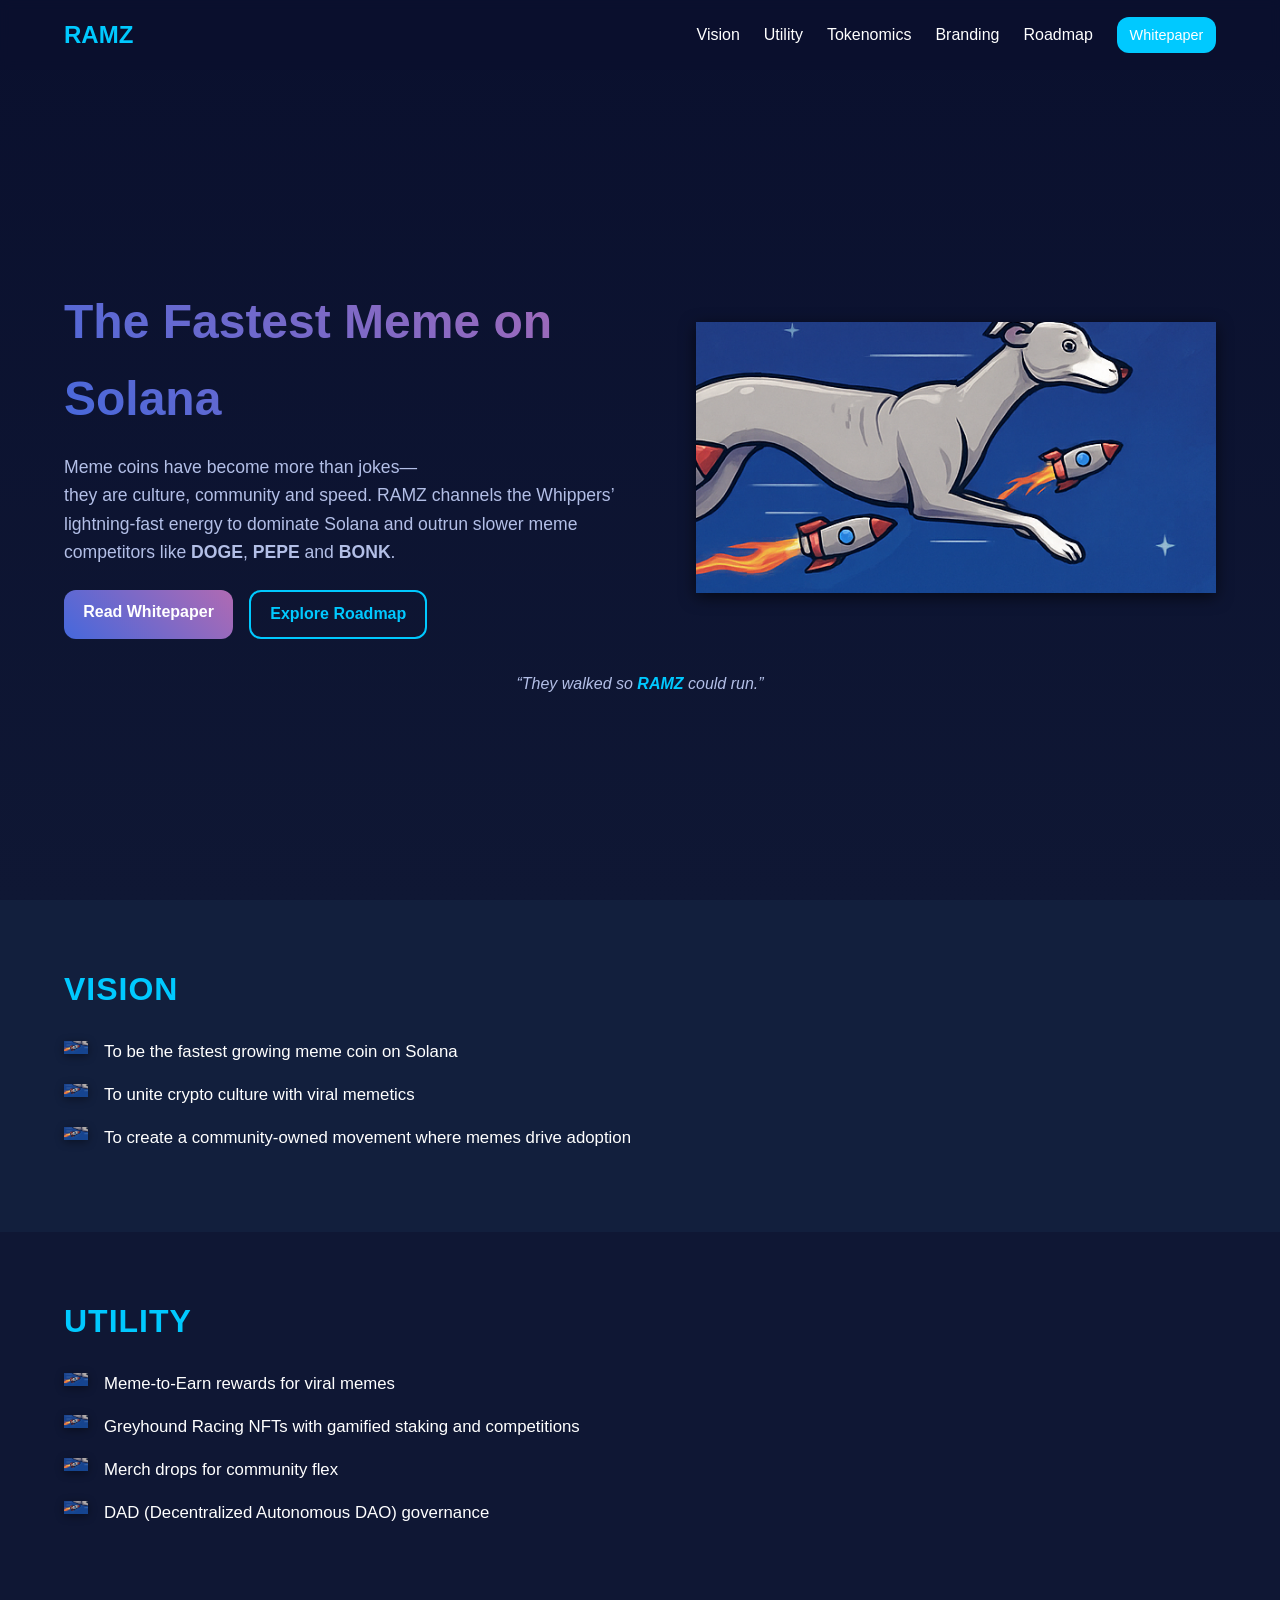
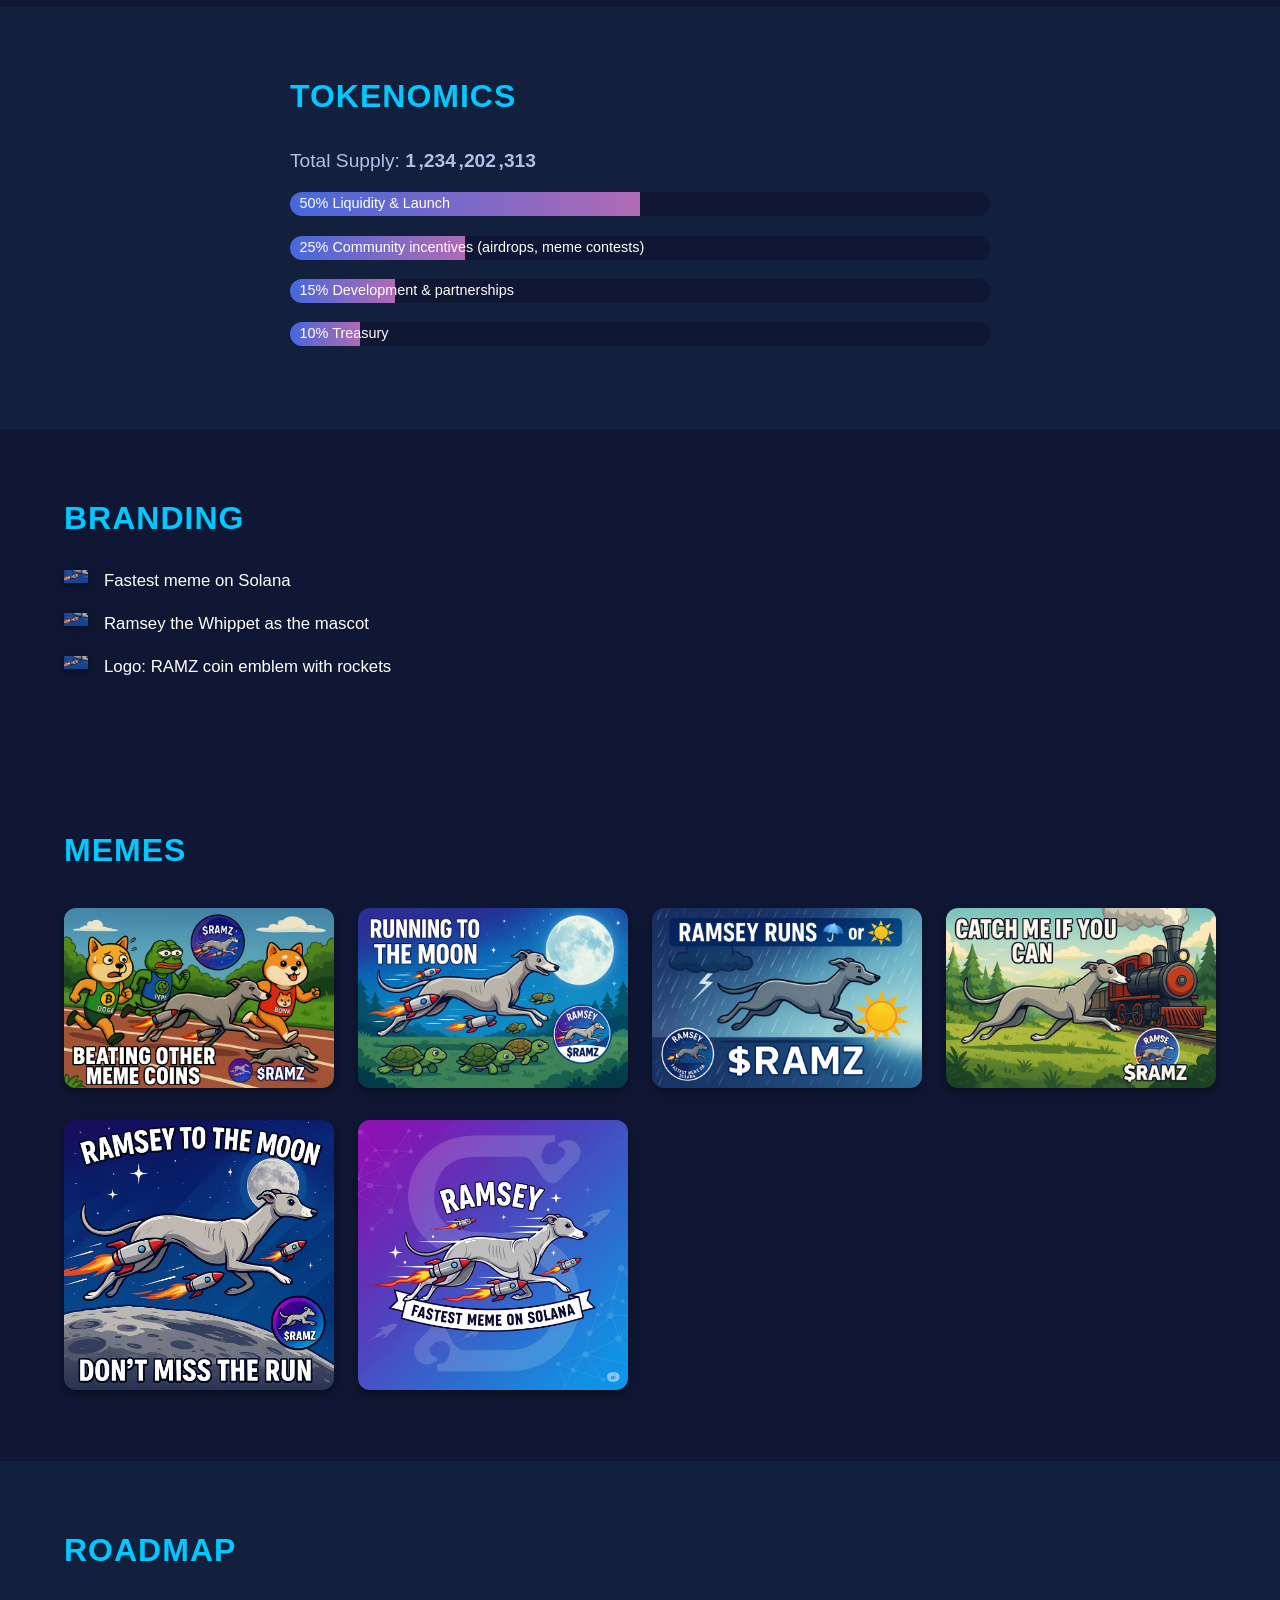
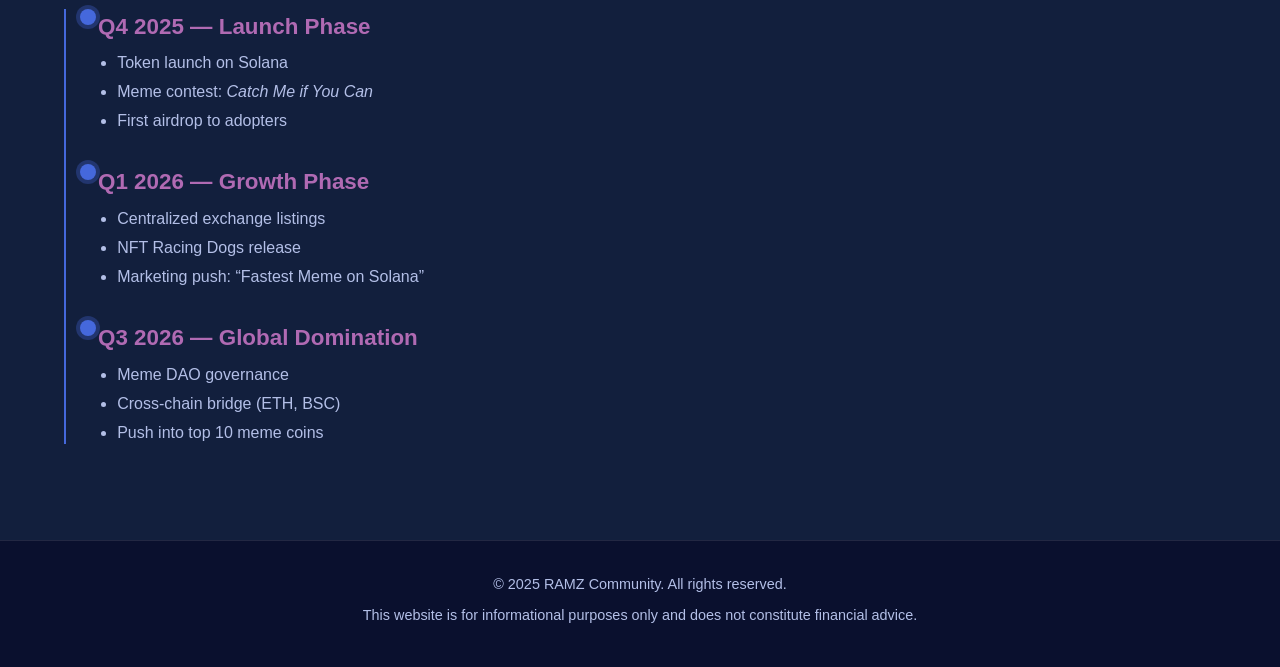
==== index.html @ 90b9d834 "Add files via upload" ====
<!DOCTYPE html>
<html lang="en">
  <head>
    <meta charset="UTF-8" />
    <meta http-equiv="X-UA-Compatible" content="IE=edge" />
    <meta name="viewport" content="width=device-width, initial-scale=1.0" />
    <title>RAMZ – The Fastest Meme on Solana</title>
    <link rel="stylesheet" href="css/style.css" />
  </head>
  <body>
    <!-- Navigation -->
    <header class="navbar">
      <div class="container nav-container">
        <a href="#hero" class="logo">RAMZ</a>
        <nav>
          <ul class="nav-links">
            <li><a href="#vision">Vision</a></li>
            <li><a href="#utility">Utility</a></li>
            <li><a href="#tokenomics">Tokenomics</a></li>
            <li><a href="#branding">Branding</a></li>
            <li><a href="#roadmap">Roadmap</a></li>
            <li><a href="RAMZ_Whitepaper.pdf" target="_blank" class="btn btn-secondary">Whitepaper</a></li>
          </ul>
          <button class="mobile-menu-toggle" aria-label="Open navigation">
            <span></span><span></span><span></span>
          </button>
        </nav>
      </div>
    </header>

    <!-- Hero Section -->
    <section id="hero" class="hero">
      <div class="container hero-content">
        <div class="hero-text">
          <h1>The Fastest Meme on Solana</h1>
          <p class="subtitle">
            Meme coins have become more than jokes—<br />they are culture, community and
            speed. RAMZ channels the Whippers’ lightning‑fast energy to dominate
            Solana and outrun slower meme competitors like <strong>DOGE</strong>,
            <strong>PEPE</strong> and <strong>BONK</strong>.
          </p>
          <div class="cta-buttons">
            <a href="RAMZ_Whitepaper.pdf" target="_blank" class="btn btn-primary">Read Whitepaper</a>
            <a href="#roadmap" class="btn btn-outline">Explore Roadmap</a>
          </div>
        </div>
        <div class="hero-image">
          <img src="assets/hero_dog_clean.png" alt="Greyhound riding rockets" />
        </div>
      </div>
      <p class="tagline">“They walked so <span>RAMZ</span> could run.”</p>
    </section>

    <!-- Vision Section -->
    <section id="vision" class="section light">
      <div class="container">
        <h2>Vision</h2>
        <ul class="rocket-list">
          <li>To be the fastest growing meme coin on Solana</li>
          <li>To unite crypto culture with viral memetics</li>
          <li>To create a community‑owned movement where memes drive adoption</li>
        </ul>
      </div>
    </section>

    <!-- Utility Section -->
    <section id="utility" class="section dark">
      <div class="container">
        <h2>Utility</h2>
        <ul class="rocket-list">
          <li>Meme‑to‑Earn rewards for viral memes</li>
          <li>Greyhound Racing NFTs with gamified staking and competitions</li>
          <li>Merch drops for community flex</li>
          <li>DAD (Decentralized Autonomous DAO) governance</li>
        </ul>
      </div>
    </section>

    <!-- Tokenomics Section -->
    <section id="tokenomics" class="section light">
      <div class="container tokenomics-container">
        <h2>Tokenomics</h2>
        <p class="supply">Total Supply: <strong>1 ,234 ,202 ,313</strong></p>
        <div class="token-bar">
          <div class="fill" style="--percent: 50"></div>
          <span class="label">50% Liquidity &amp; Launch</span>
        </div>
        <div class="token-bar">
          <div class="fill" style="--percent: 25"></div>
          <span class="label">25% Community incentives (airdrops, meme contests)</span>
        </div>
        <div class="token-bar">
          <div class="fill" style="--percent: 15"></div>
          <span class="label">15% Development &amp; partnerships</span>
        </div>
        <div class="token-bar">
          <div class="fill" style="--percent: 10"></div>
          <span class="label">10% Treasury</span>
        </div>
      </div>
    </section>

    <!-- Branding Section -->
    <section id="branding" class="section dark">
      <div class="container">
        <h2>Branding</h2>
        <ul class="rocket-list">
          <li>Fastest meme on Solana</li>
          <li>Ramsey the Whippet as the mascot</li>
          <li>Logo: RAMZ coin emblem with rockets</li>
        </ul>
      </div>
    </section>

    <!-- Memes Gallery Section -->
    <section id="memes" class="section dark">
      <div class="container">
        <h2>Memes</h2>
        <div class="memes-grid">
          <div class="meme">
            <img src="assets/ramz_wins.png" alt="Greyhound beating other meme coins" />
          </div>
          <div class="meme">
            <img src="assets/running_to_moon.png" alt="Greyhound running past turtles to the moon" />
          </div>
          <div class="meme">
            <img src="assets/ramsey_runs.png" alt="Greyhound running through rain and sun" />
          </div>
          <div class="meme">
            <img src="assets/catch_me.png" alt="Greyhound outrunning a steam train" />
          </div>
          <div class="meme">
            <img src="assets/ramsey_moon.png" alt="Greyhound leaping on the moon" />
          </div>
          <div class="meme">
            <img src="assets/fastest_meme.png" alt="Ramsey fastest meme on Solana badge" />
          </div>
        </div>
      </div>
    </section>

    <!-- Roadmap Section -->
    <section id="roadmap" class="section light roadmap">
      <div class="container">
        <h2>Roadmap</h2>
        <div class="timeline">
          <div class="timeline-item">
            <div class="timeline-marker"></div>
            <div class="timeline-content">
              <h3>Q4&nbsp;2025 — Launch Phase</h3>
              <ul>
                <li>Token launch on Solana</li>
                <li>Meme contest: <em>Catch Me if You Can</em></li>
                <li>First airdrop to adopters</li>
              </ul>
            </div>
          </div>
          <div class="timeline-item">
            <div class="timeline-marker"></div>
            <div class="timeline-content">
              <h3>Q1&nbsp;2026 — Growth Phase</h3>
              <ul>
                <li>Centralized exchange listings</li>
                <li>NFT Racing Dogs release</li>
                <li>Marketing push: “Fastest Meme on Solana”</li>
              </ul>
            </div>
          </div>
          <div class="timeline-item">
            <div class="timeline-marker"></div>
            <div class="timeline-content">
              <h3>Q3&nbsp;2026 — Global Domination</h3>
              <ul>
                <li>Meme DAO governance</li>
                <li>Cross‑chain bridge (ETH, BSC)</li>
                <li>Push into top 10 meme coins</li>
              </ul>
            </div>
          </div>
        </div>
      </div>
    </section>

    <!-- Footer -->
    <footer class="footer">
      <div class="container footer-content">
        <p>&copy; 2025 RAMZ Community. All rights reserved.</p>
        <p class="disclaimer">This website is for informational purposes only and does not constitute financial advice.</p>
      </div>
    </footer>

    <script src="js/script.js"></script>
  </body>
</html>
---- css/style.css ----
/*
  Main stylesheet for the RAMZ project website
  This stylesheet defines a cohesive color palette inspired by the
  original project infographic and applies modern responsive layouts.
*/

/* Root variables for easy theming */
:root {
  --bg-color: #0a102e;
  --section-light: #121f3d;
  --section-dark: #0f1734;
  --primary: #4568dc;
  --secondary: #b06ab3;
  --accent: #00c9ff;
  --text-color: #ffffff;
  --muted-text: #b3bfe7;
  --card-bg: rgba(255, 255, 255, 0.08);
  --radius: 12px;
}

/* Global resets */
* {
  box-sizing: border-box;
  margin: 0;
  padding: 0;
}

body {
  font-family: Arial, Helvetica, sans-serif;
  background: var(--bg-color);
  color: var(--text-color);
  line-height: 1.6;
  overflow-x: hidden;
}

.container {
  width: 90%;
  max-width: 1200px;
  margin: 0 auto;
}

a {
  color: var(--accent);
  text-decoration: none;
}

/* Navigation */
.navbar {
  position: fixed;
  top: 0;
  width: 100%;
  z-index: 1000;
  background: rgba(10, 16, 46, 0.8);
  backdrop-filter: blur(6px);
}

.nav-container {
  display: flex;
  align-items: center;
  justify-content: space-between;
  padding: 1rem 0;
}

.logo {
  font-weight: bold;
  font-size: 1.5rem;
  color: var(--accent);
}

.nav-links {
  list-style: none;
  display: flex;
  align-items: center;
  gap: 1.5rem;
}

.nav-links li a {
  color: var(--text-color);
  font-weight: 500;
  transition: color 0.2s ease-in-out;
}

.nav-links li a:hover,
.nav-links li a:focus {
  color: var(--accent);
}

.btn {
  display: inline-block;
  padding: 0.6rem 1.2rem;
  border-radius: var(--radius);
  font-weight: 600;
  text-align: center;
  transition: background 0.25s ease, color 0.25s ease;
  cursor: pointer;
}

.btn-primary {
  background: linear-gradient(45deg, var(--primary), var(--secondary));
  color: #fff;
}

.btn-primary:hover {
  background: linear-gradient(45deg, var(--secondary), var(--primary));
}

.btn-outline {
  border: 2px solid var(--accent);
  color: var(--accent);
}

.btn-outline:hover {
  background: var(--accent);
  color: var(--bg-color);
}

.btn-secondary {
  background: var(--accent);
  color: var(--bg-color);
  padding: 0.4rem 0.8rem;
  font-size: 0.9rem;
  border-radius: var(--radius);
}

.btn-secondary:hover {
  opacity: 0.85;
}

/* Mobile menu toggle */
.mobile-menu-toggle {
  display: none;
  flex-direction: column;
  justify-content: space-between;
  width: 24px;
  height: 18px;
  background: none;
  border: none;
  cursor: pointer;
}

.mobile-menu-toggle span {
  display: block;
  width: 100%;
  height: 3px;
  background: var(--text-color);
  border-radius: 3px;
}

/* Hero section */
.hero {
  min-height: 100vh;
  padding-top: 80px; /* offset for fixed nav */
  display: flex;
  flex-direction: column;
  justify-content: center;
  position: relative;
  background: linear-gradient(180deg, var(--bg-color), var(--section-dark));
}

.hero::before {
  content: "";
  position: absolute;
  top: 0;
  left: 0;
  right: 0;
  bottom: 0;
  background: radial-gradient(circle at 20% 50%, rgba(69, 104, 220, 0.4), transparent 70%), radial-gradient(circle at 80% 20%, rgba(176, 106, 179, 0.3), transparent 80%);
  z-index: -1;
}

.hero-content {
  display: flex;
  align-items: center;
  justify-content: space-between;
  gap: 2rem;
}

.hero-text {
  max-width: 600px;
}

.hero h1 {
  font-size: 3rem;
  background: linear-gradient(45deg, var(--primary), var(--secondary));
  -webkit-background-clip: text;
  -webkit-text-fill-color: transparent;
  margin-bottom: 1rem;
}

.hero .subtitle {
  font-size: 1.1rem;
  color: var(--muted-text);
  margin-bottom: 1.5rem;
}

.hero .cta-buttons {
  display: flex;
  gap: 1rem;
}

.hero-image {
  flex: 1;
  text-align: right;
}

.hero-image img {
  max-width: 100%;
  height: auto;
  filter: drop-shadow(0 4px 8px rgba(0, 0, 0, 0.6));
}

.tagline {
  text-align: center;
  margin-top: 2rem;
  font-style: italic;
  color: var(--muted-text);
}

.tagline span {
  color: var(--accent);
  font-weight: bold;
}

/* Section styles */
.section {
  padding: 4rem 0;
}

.section.light {
  background: var(--section-light);
}

.section.dark {
  background: var(--section-dark);
}

.section h2 {
  font-size: 2rem;
  margin-bottom: 1.5rem;
  color: var(--accent);
  text-transform: uppercase;
  letter-spacing: 1px;
}

/* Rocket list styling */
.rocket-list {
  list-style: none;
  padding-left: 0;
}

.rocket-list li {
  position: relative;
  padding-left: 2.5rem;
  margin-bottom: 1rem;
  font-size: 1.05rem;
}

.rocket-list li::before {
  content: "";
  position: absolute;
  left: 0;
  top: 0.1rem;
  width: 1.5rem;
  height: 1.5rem;
  background-image: url('../assets/rocket_small2.png');
  background-size: contain;
  background-repeat: no-repeat;
  filter: drop-shadow(0 2px 4px rgba(0, 0, 0, 0.4));
}

/* Tokenomics */
.tokenomics-container {
  max-width: 700px;
}

.supply {
  font-size: 1.2rem;
  margin-bottom: 1rem;
  color: var(--muted-text);
}

.token-bar {
  position: relative;
  height: 24px;
  margin-bottom: 1.2rem;
  background: var(--section-dark);
  border-radius: var(--radius);
  overflow: hidden;
}

.token-bar .fill {
  height: 100%;
  width: calc(var(--percent) * 1%);
  background: linear-gradient(90deg, var(--primary), var(--secondary));
}

.token-bar .label {
  position: absolute;
  left: 0.6rem;
  top: 50%;
  transform: translateY(-50%);
  font-size: 0.9rem;
  color: #ffffff;
}

/* Timeline */
.timeline {
  position: relative;
  margin-top: 2rem;
  padding-left: 2rem;
  border-left: 2px solid var(--primary);
}

.timeline-item {
  position: relative;
  margin-bottom: 2rem;
}

.timeline-marker {
  position: absolute;
  left: -1.1rem;
  top: 0;
  width: 1rem;
  height: 1rem;
  background: var(--primary);
  border-radius: 50%;
  box-shadow: 0 0 0 4px rgba(69, 104, 220, 0.3);
}

.timeline-content h3 {
  font-size: 1.4rem;
  margin-bottom: 0.5rem;
  color: var(--secondary);
}

.timeline-content ul {
  list-style: disc;
  margin-left: 1.2rem;
  color: var(--muted-text);
  line-height: 1.4;
}

.timeline-content ul li {
  margin-bottom: 0.4rem;
}

/* Memes gallery */
.memes-grid {
  display: grid;
  grid-template-columns: repeat(auto-fit, minmax(250px, 1fr));
  gap: 1.5rem;
  margin-top: 2rem;
}

.meme img {
  width: 100%;
  height: auto;
  border-radius: var(--radius);
  box-shadow: 0 4px 8px rgba(0, 0, 0, 0.4);
  transition: transform 0.3s ease;
}

.meme img:hover {
  transform: scale(1.05);
}

/* Footer */
.footer {
  padding: 2rem 0;
  background: var(--bg-color);
  text-align: center;
  border-top: 1px solid rgba(255, 255, 255, 0.1);
}

.footer-content p {
  color: var(--muted-text);
  margin-bottom: 0.5rem;
  font-size: 0.9rem;
}

/* Responsive behaviour */
@media (max-width: 900px) {
  .hero-content {
    flex-direction: column;
    text-align: center;
  }
  .hero-image {
    order: -1;
    margin-bottom: 2rem;
  }
  .nav-links {
    display: none;
    position: absolute;
    top: 100%;
    right: 0;
    background: rgba(10, 16, 46, 0.95);
    padding: 1.5rem;
    flex-direction: column;
    gap: 1rem;
    width: 200px;
    border-radius: var(--radius);
  }
  .nav-links.open {
    display: flex;
  }
  .mobile-menu-toggle {
    display: flex;
  }
}
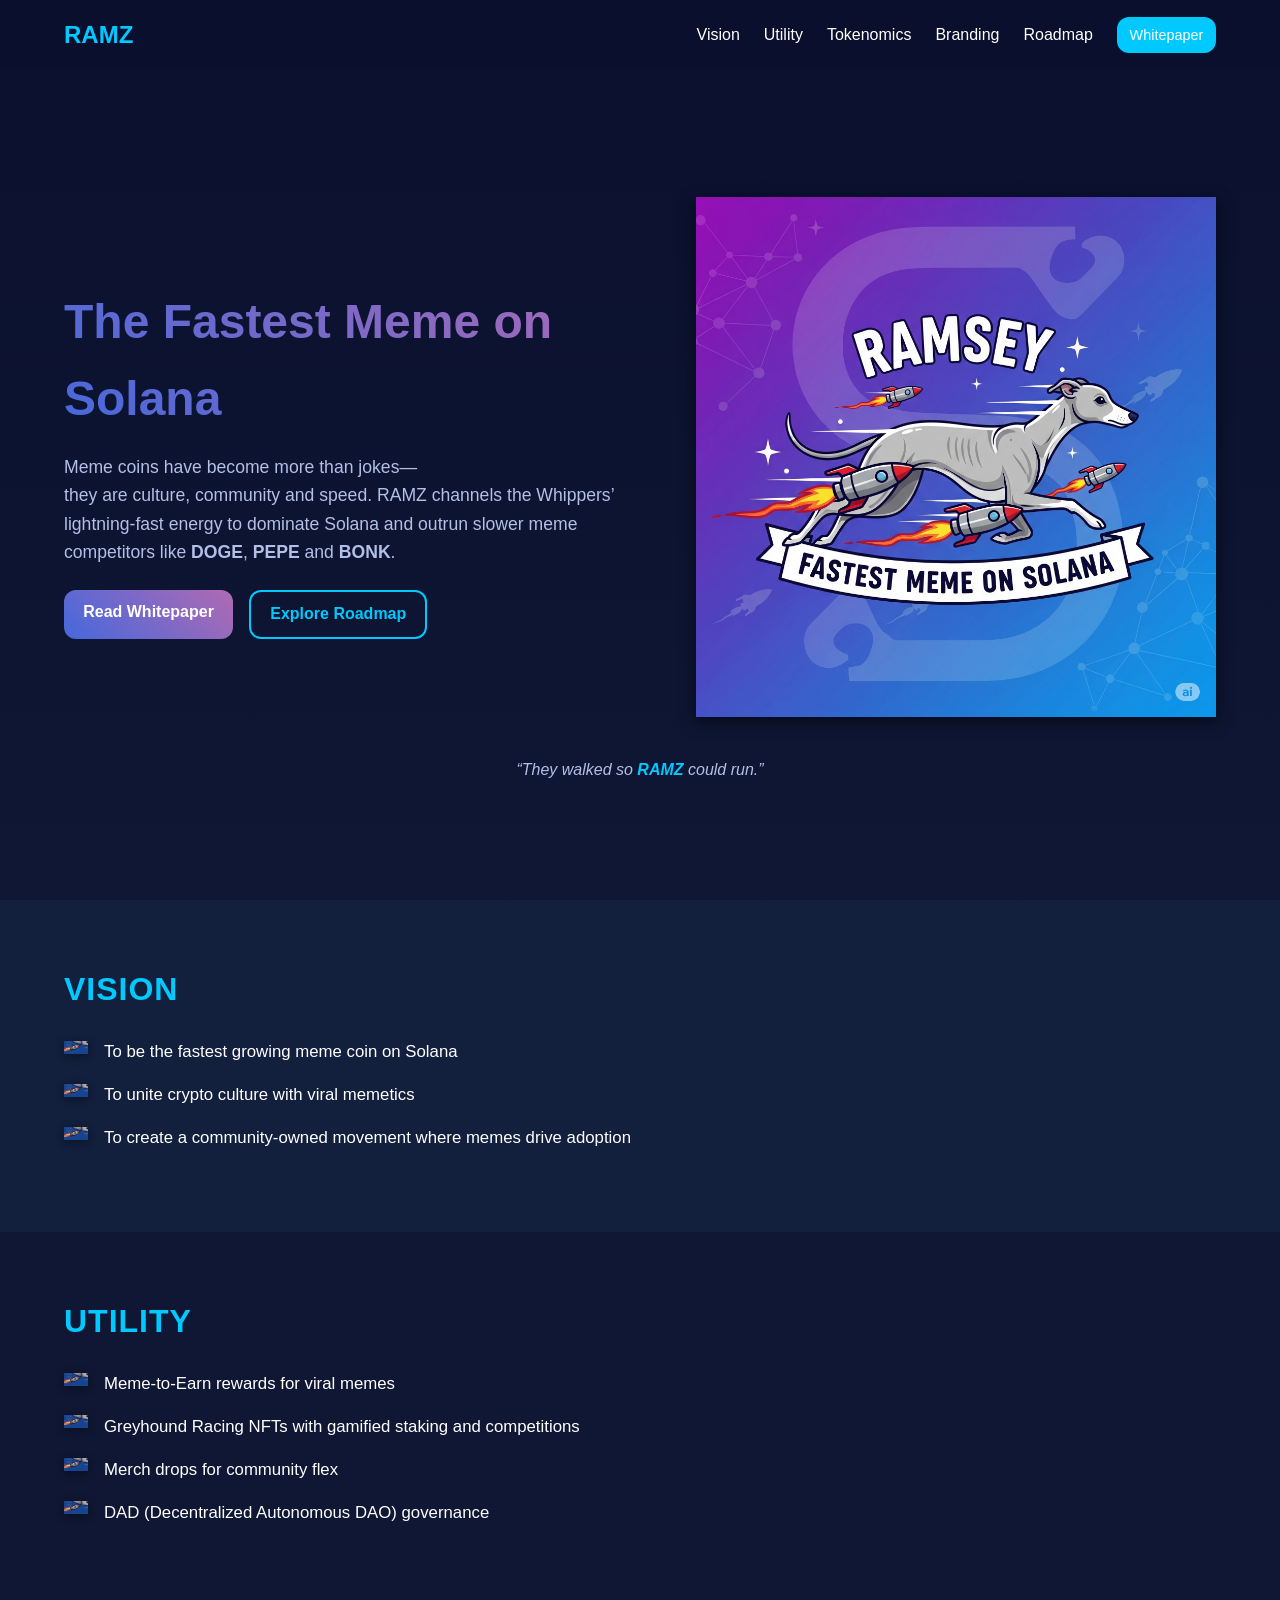
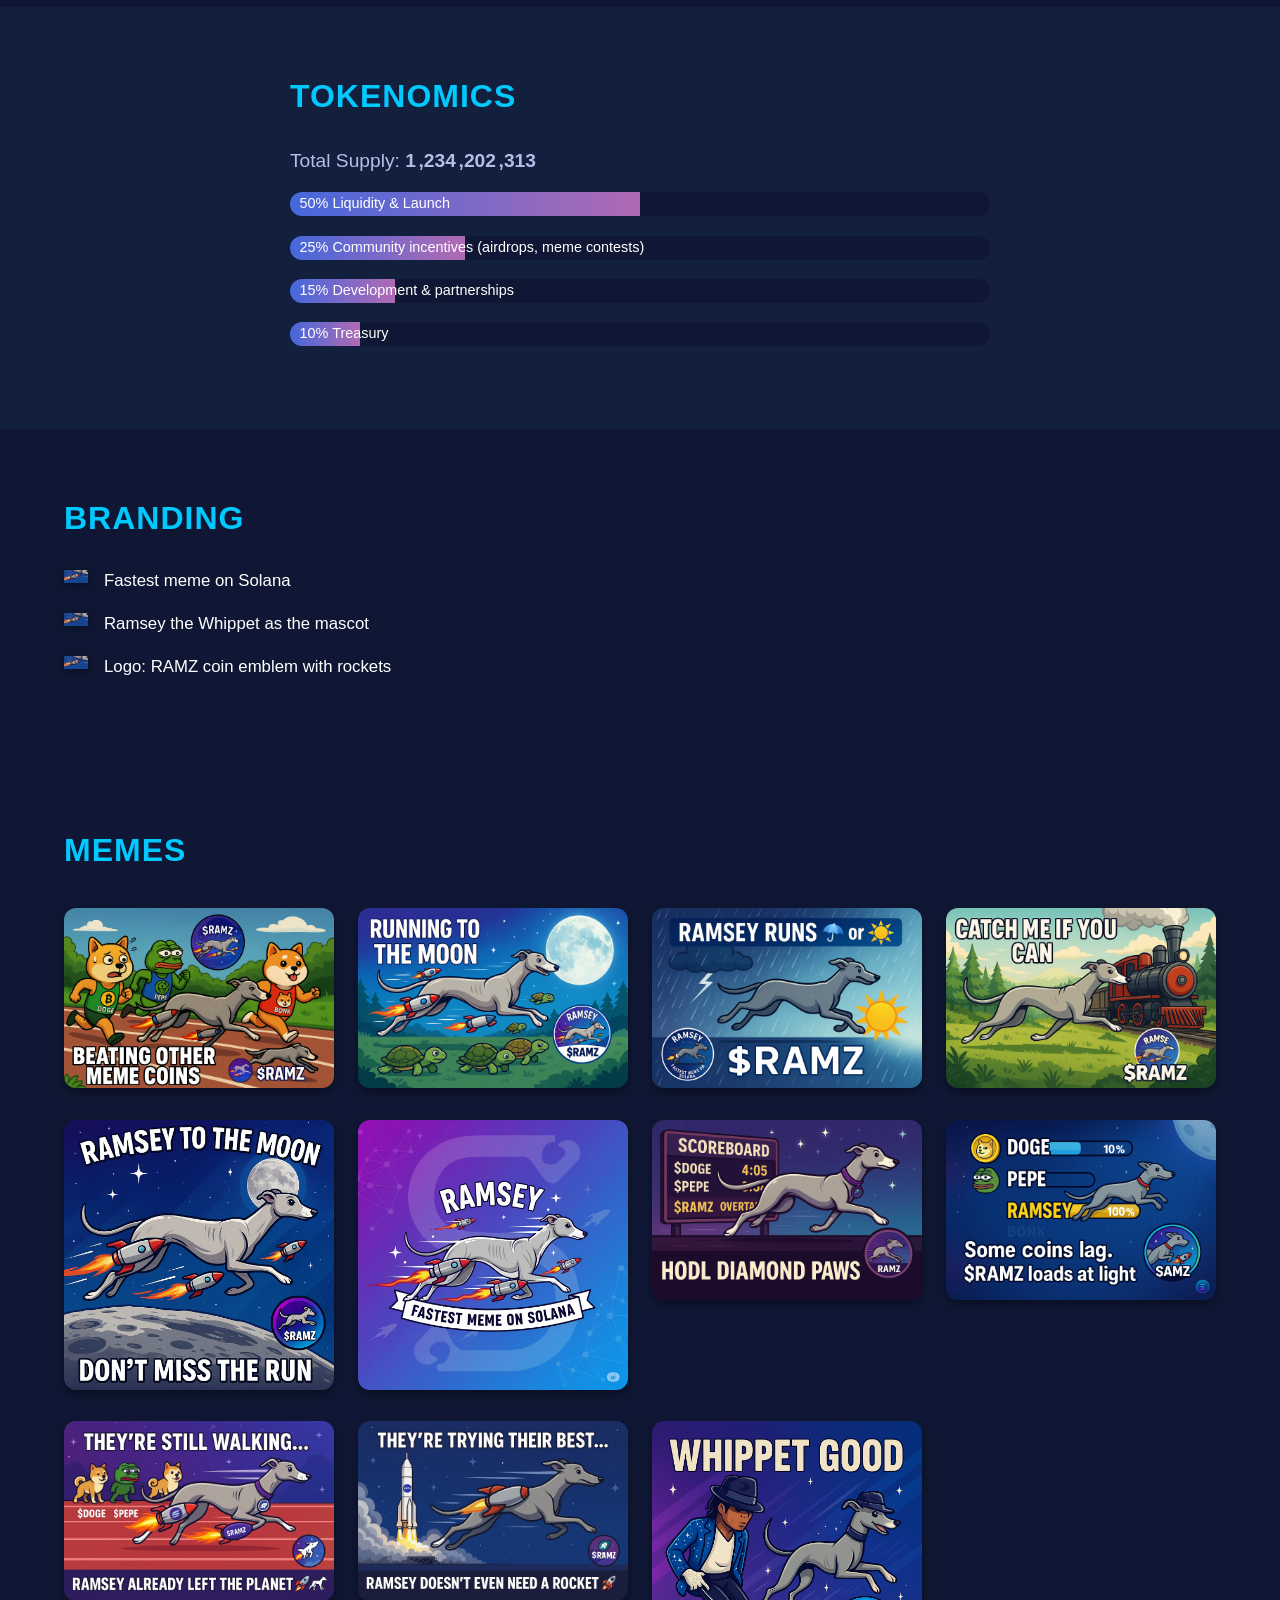
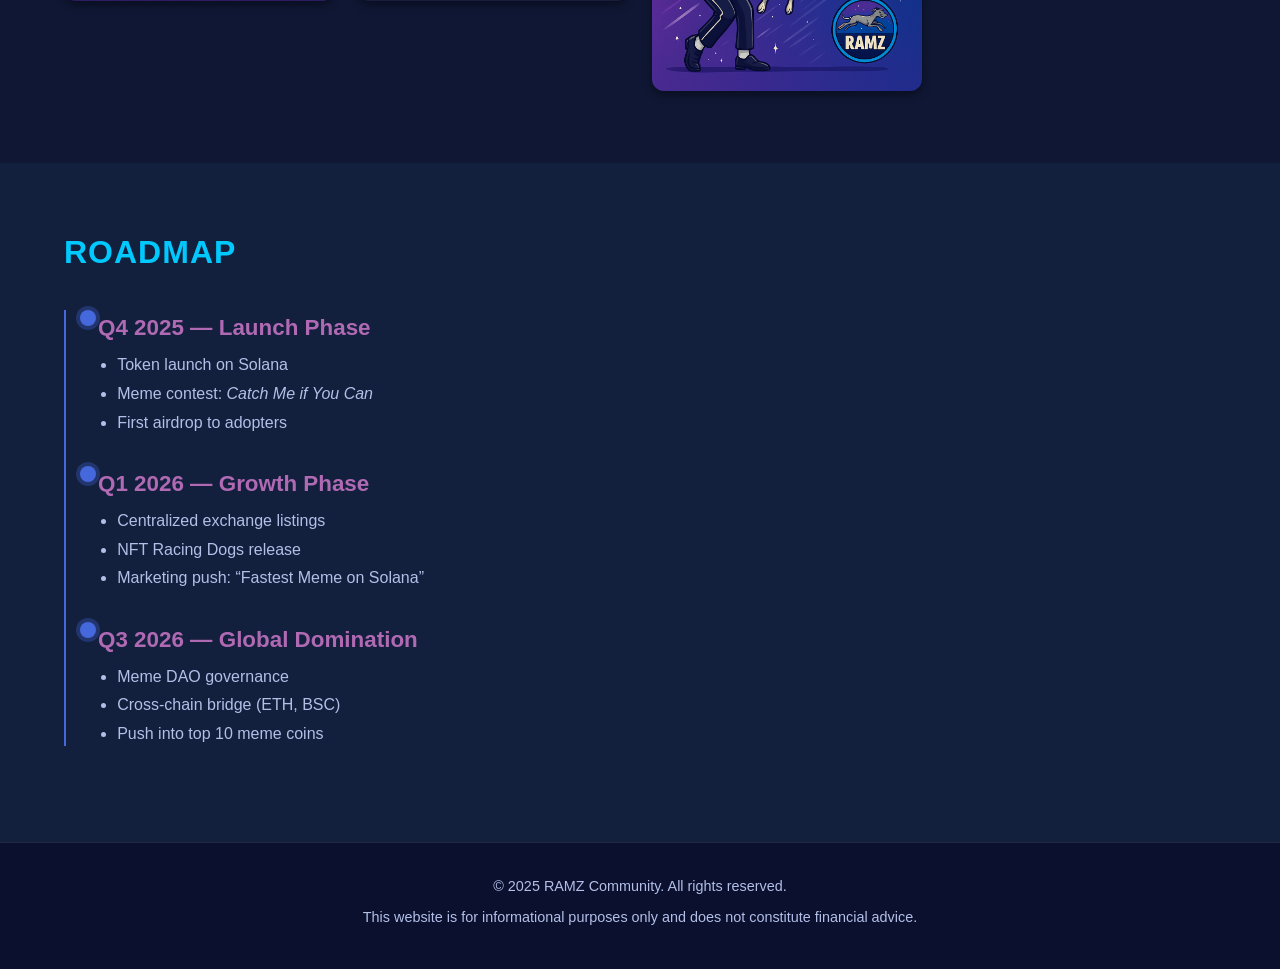
==== commit 02ecda01: "Add files via upload" ====
--- a/index.html
+++ b/index.html
@@ -45,7 +45,8 @@
           </div>
         </div>
         <div class="hero-image">
-          <img src="assets/hero_dog_clean.png" alt="Greyhound riding rockets" />
+          <!-- Updated hero image: new design showing the greyhound and rockets on a gradient background -->
+          <img src="assets/hero_main.png" alt="Greyhound with rockets on a purple‑blue gradient background labelled 'Fastest Meme on Solana'" />
         </div>
       </div>
       <p class="tagline">“They walked so <span>RAMZ</span> could run.”</p>
@@ -134,6 +135,22 @@
           </div>
           <div class="meme">
             <img src="assets/fastest_meme.png" alt="Ramsey fastest meme on Solana badge" />
+          </div>
+          <!-- Newly added memes -->
+          <div class="meme">
+            <img src="assets/scoreboard.png" alt="Greyhound runs past a scoreboard of meme coins with the caption HODL DIAMOND PAWS" />
+          </div>
+          <div class="meme">
+            <img src="assets/coins_lag.png" alt="Progress bars comparing meme coins with a greyhound racing ahead" />
+          </div>
+          <div class="meme">
+            <img src="assets/walking.png" alt="Greyhound rockets past other meme animals on a racetrack" />
+          </div>
+          <div class="meme">
+            <img src="assets/trying_best.png" alt="Greyhound outruns a rocket with text stating it doesn’t need a rocket" />
+          </div>
+          <div class="meme">
+            <img src="assets/whippet_good.png" alt="A performer dancing alongside a greyhound wearing a hat with the caption 'WHIPPET GOOD'" />
           </div>
         </div>
       </div>
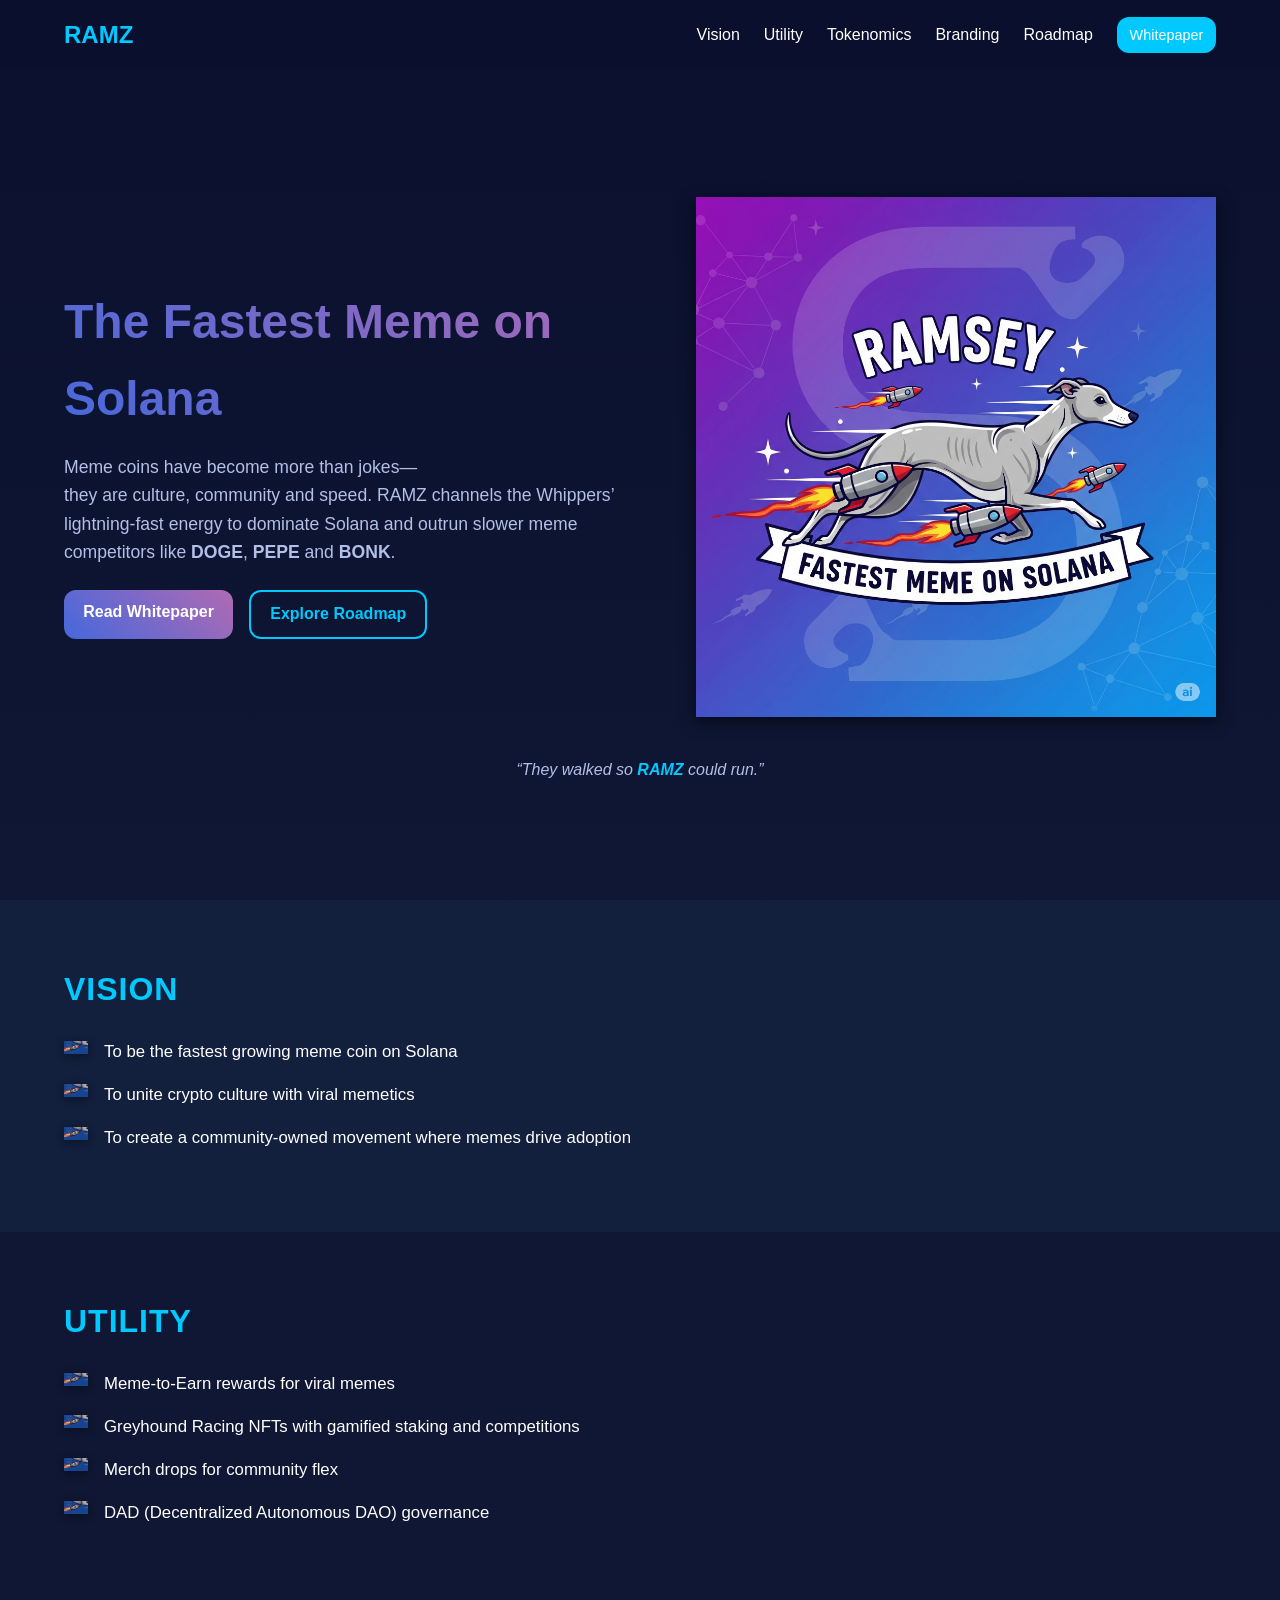
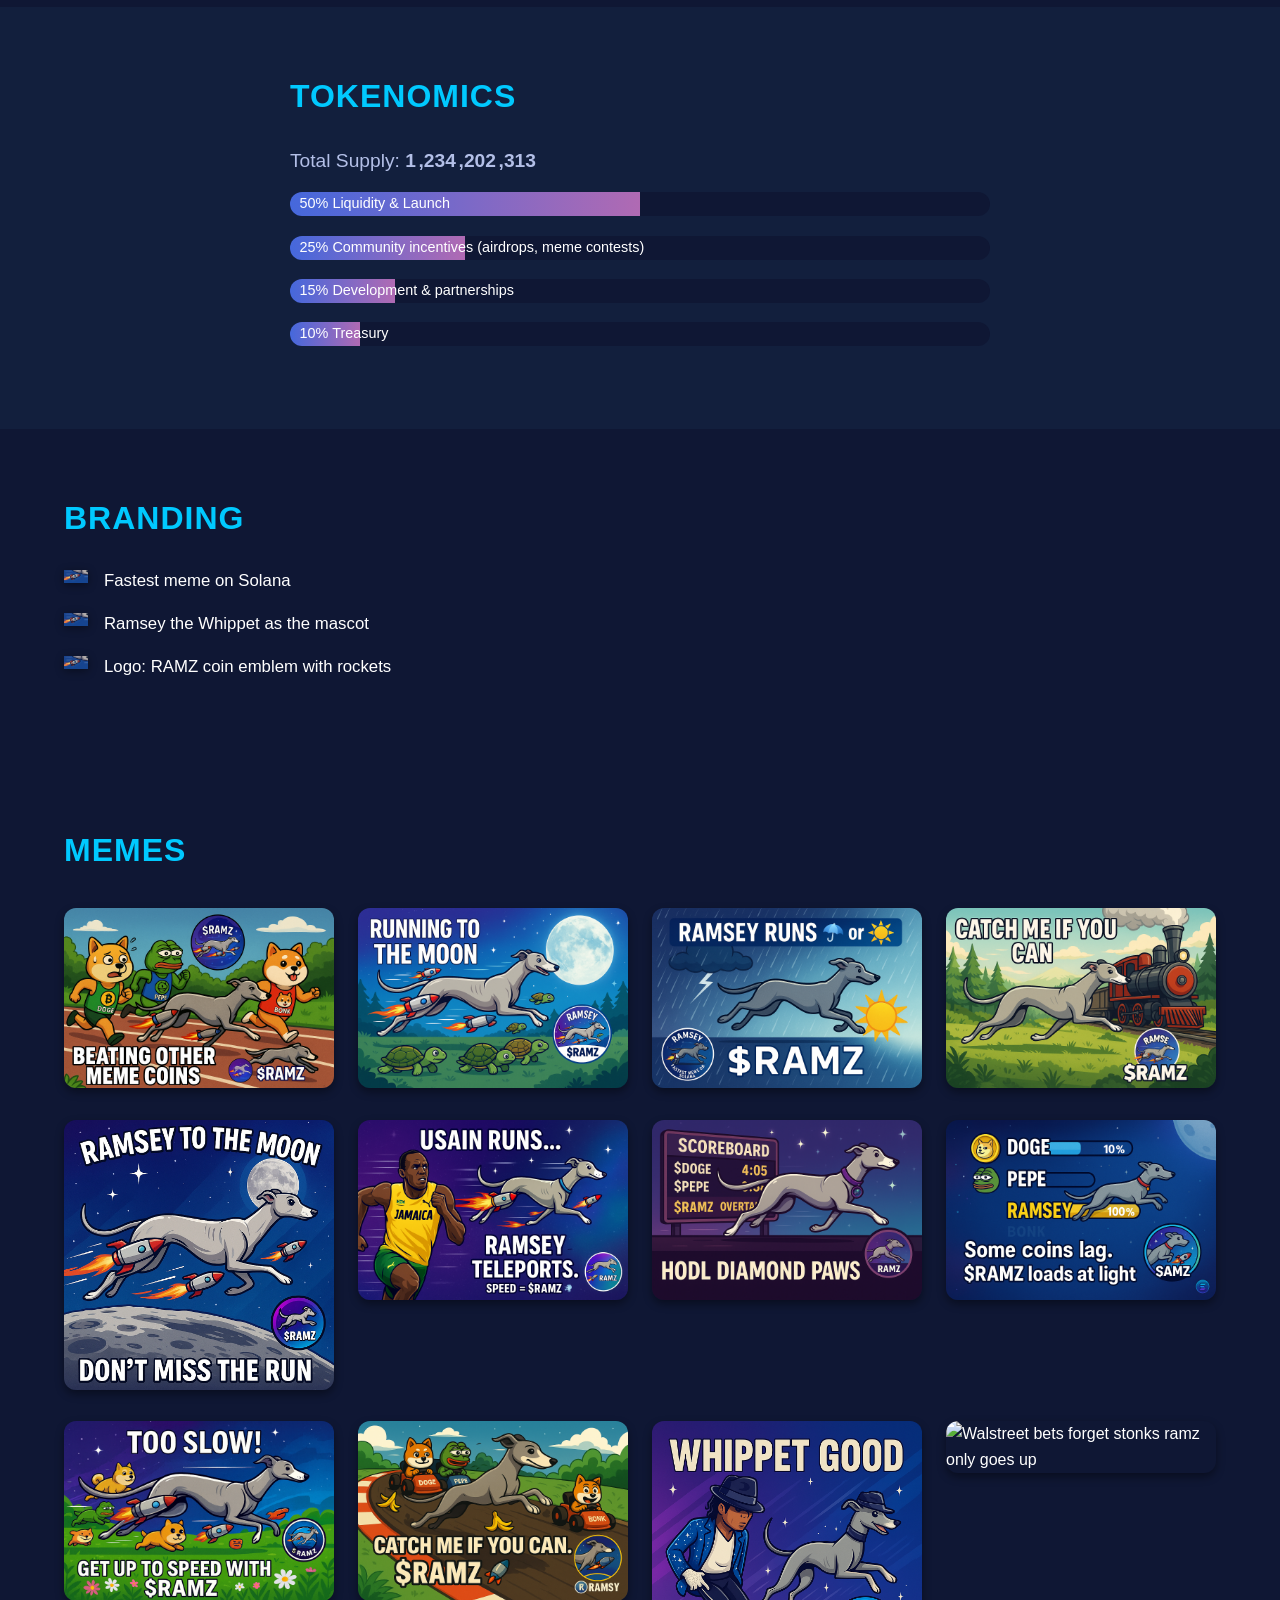
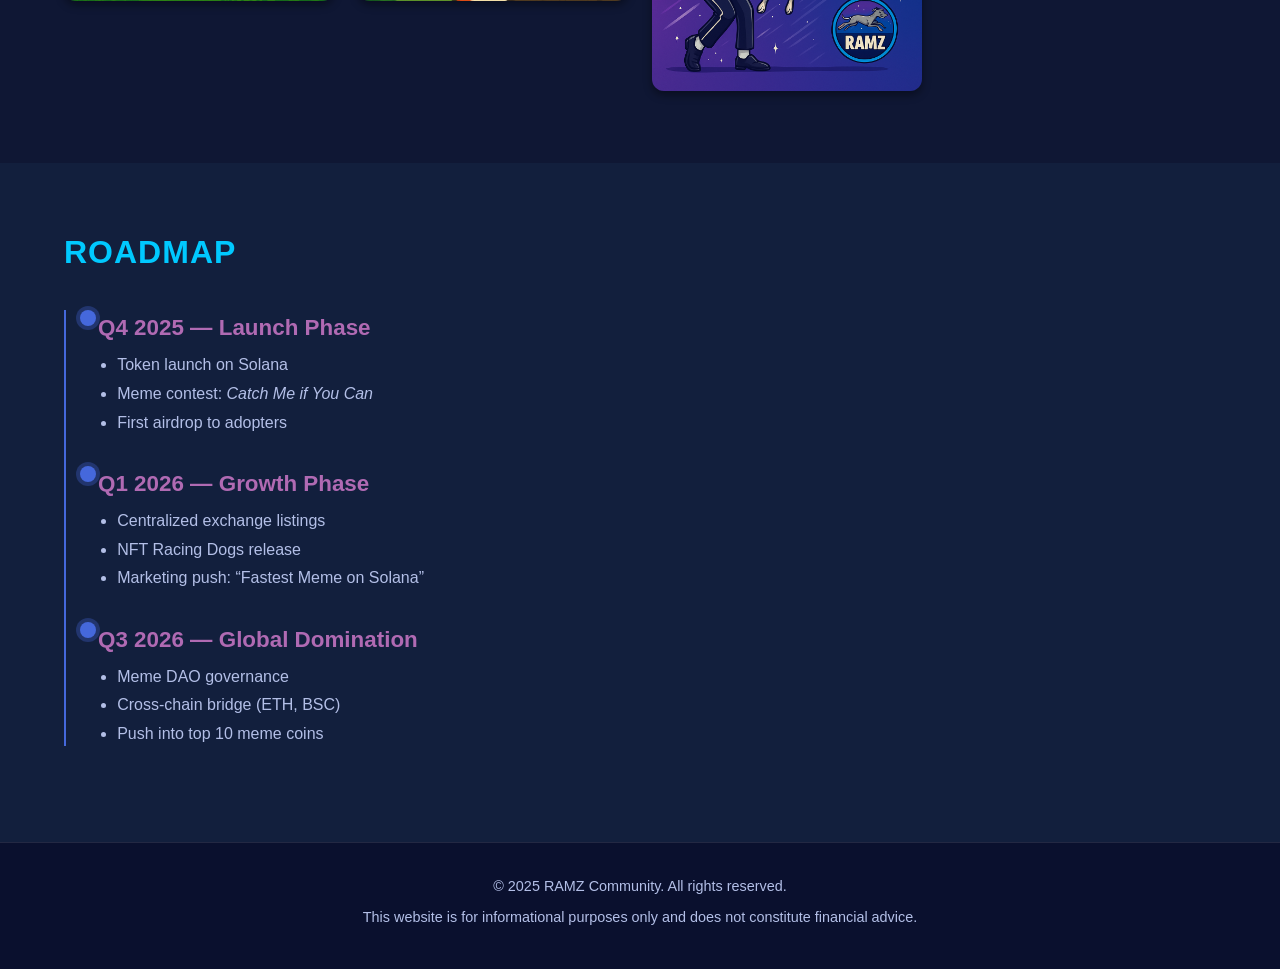
==== commit 566b8314: "Update index.html" ====
--- a/index.html
+++ b/index.html
@@ -151,6 +151,9 @@
           </div>
           <div class="meme">
             <img src="assets/whippet_good.png" alt="A performer dancing alongside a greyhound wearing a hat with the caption 'WHIPPET GOOD'" />
+             </div>
+          <div class="meme">
+            <img src="assets/forget_stonks.png" alt="Walstreet bets forget stonks ramz only goes up" />
           </div>
         </div>
       </div>
@@ -208,4 +211,4 @@
 
     <script src="js/script.js"></script>
   </body>
-</html>+</html>
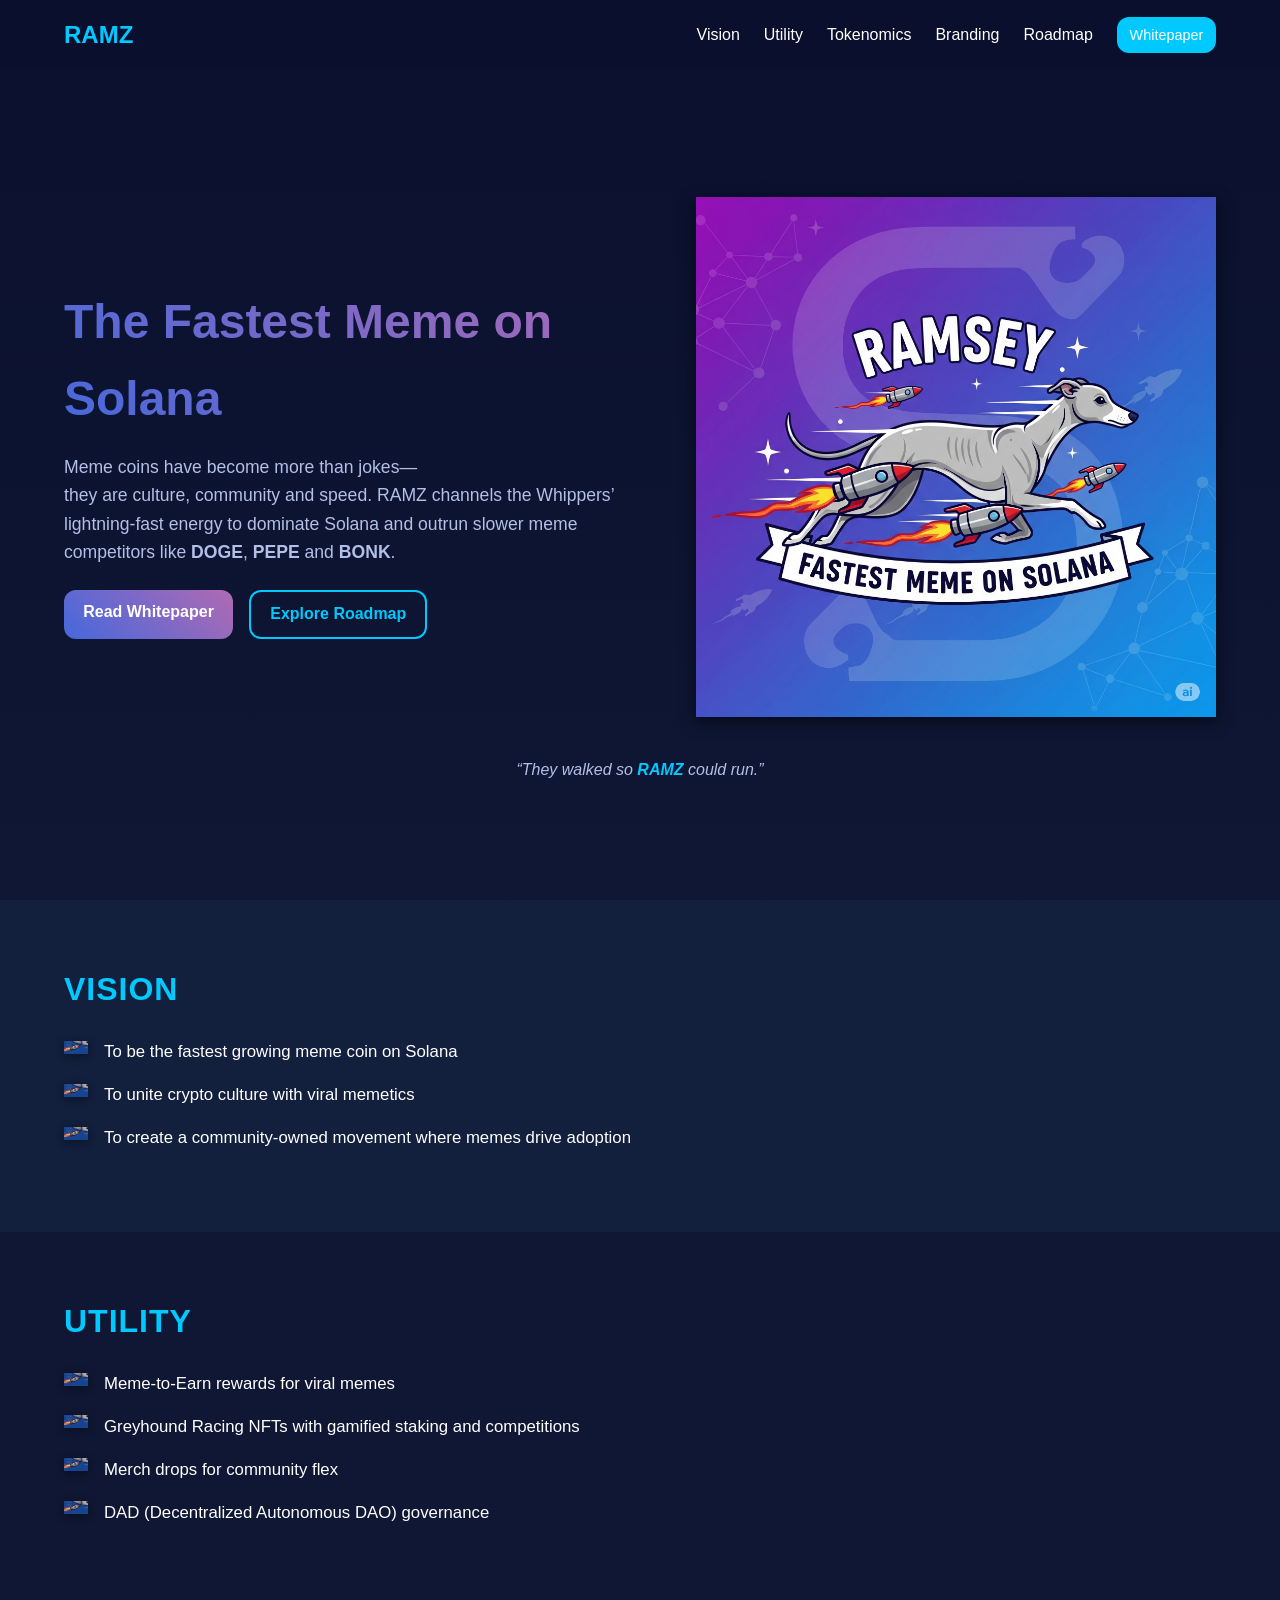
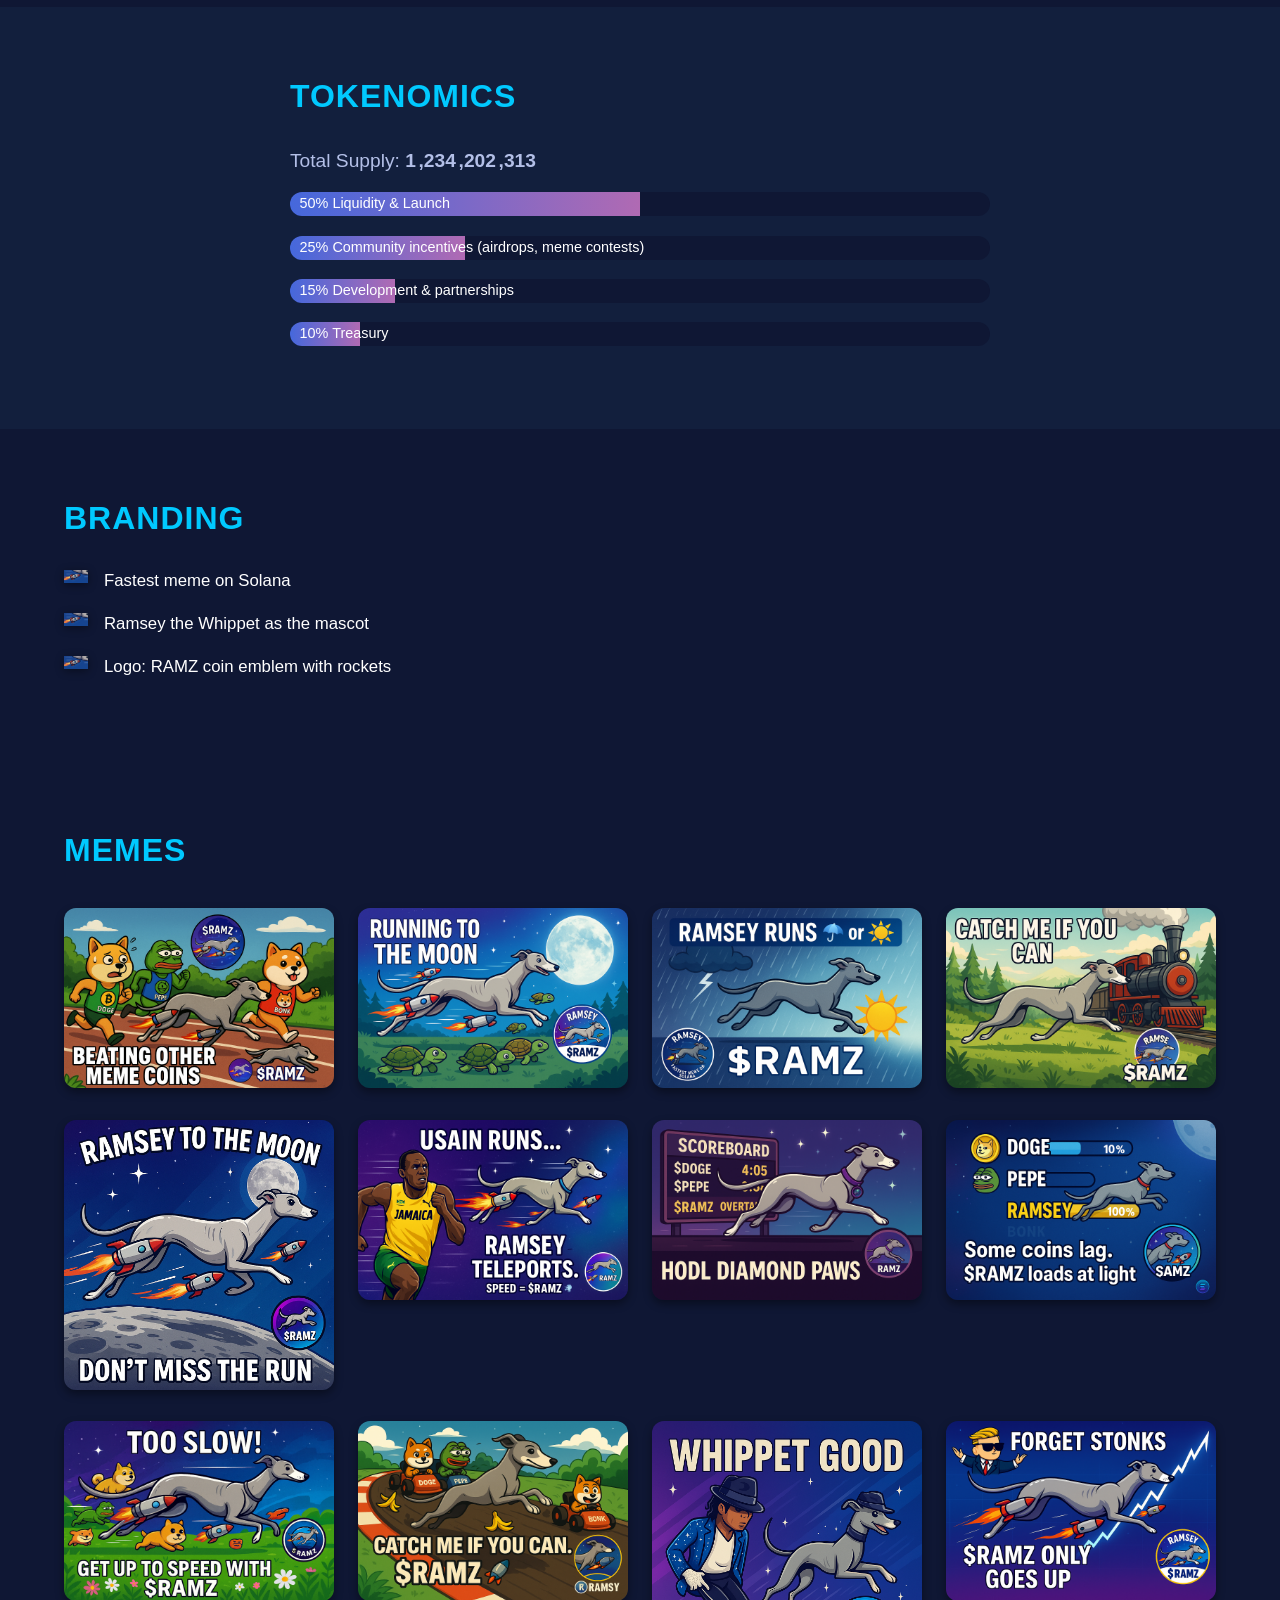
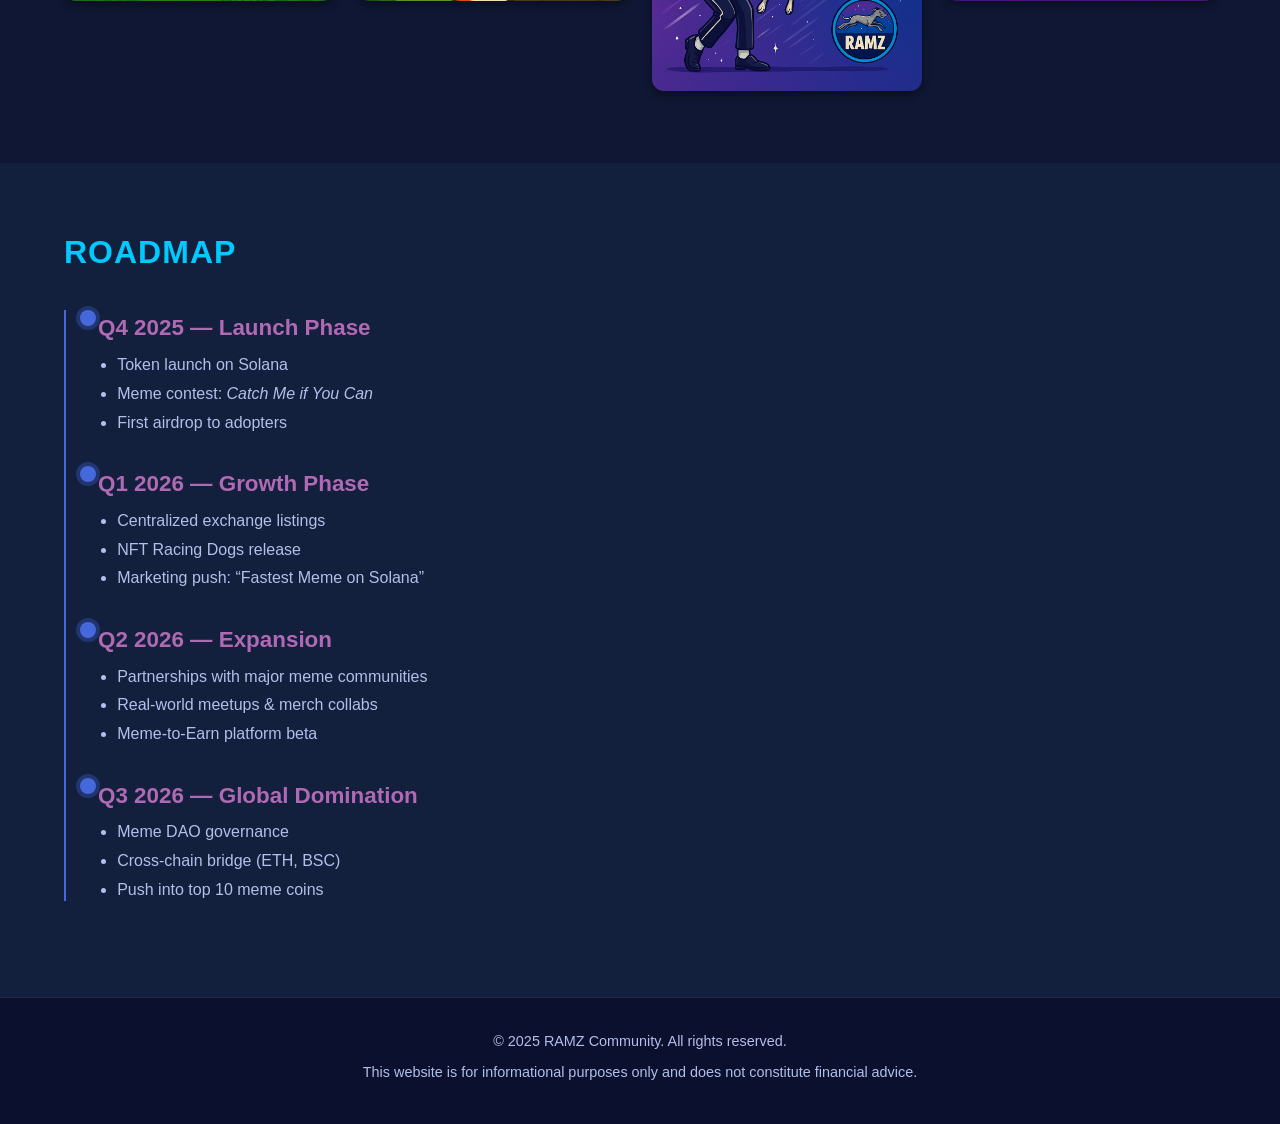
==== commit 8acfa756: "Update index.html" ====
--- a/index.html
+++ b/index.html
@@ -183,6 +183,17 @@
                 <li>Centralized exchange listings</li>
                 <li>NFT Racing Dogs release</li>
                 <li>Marketing push: “Fastest Meme on Solana”</li>
+                     </ul>
+            </div>
+          </div>
+          <div class="timeline-item">
+            <div class="timeline-marker"></div>
+            <div class="timeline-content">
+              <h3>Q2&nbsp;2026 — Expansion</h3>
+              <ul>
+                <li>Partnerships with major meme communities</li>
+                <li>Real-world meetups & merch collabs</li>
+                <li>Meme-to-Earn platform beta</li>
               </ul>
             </div>
           </div>
